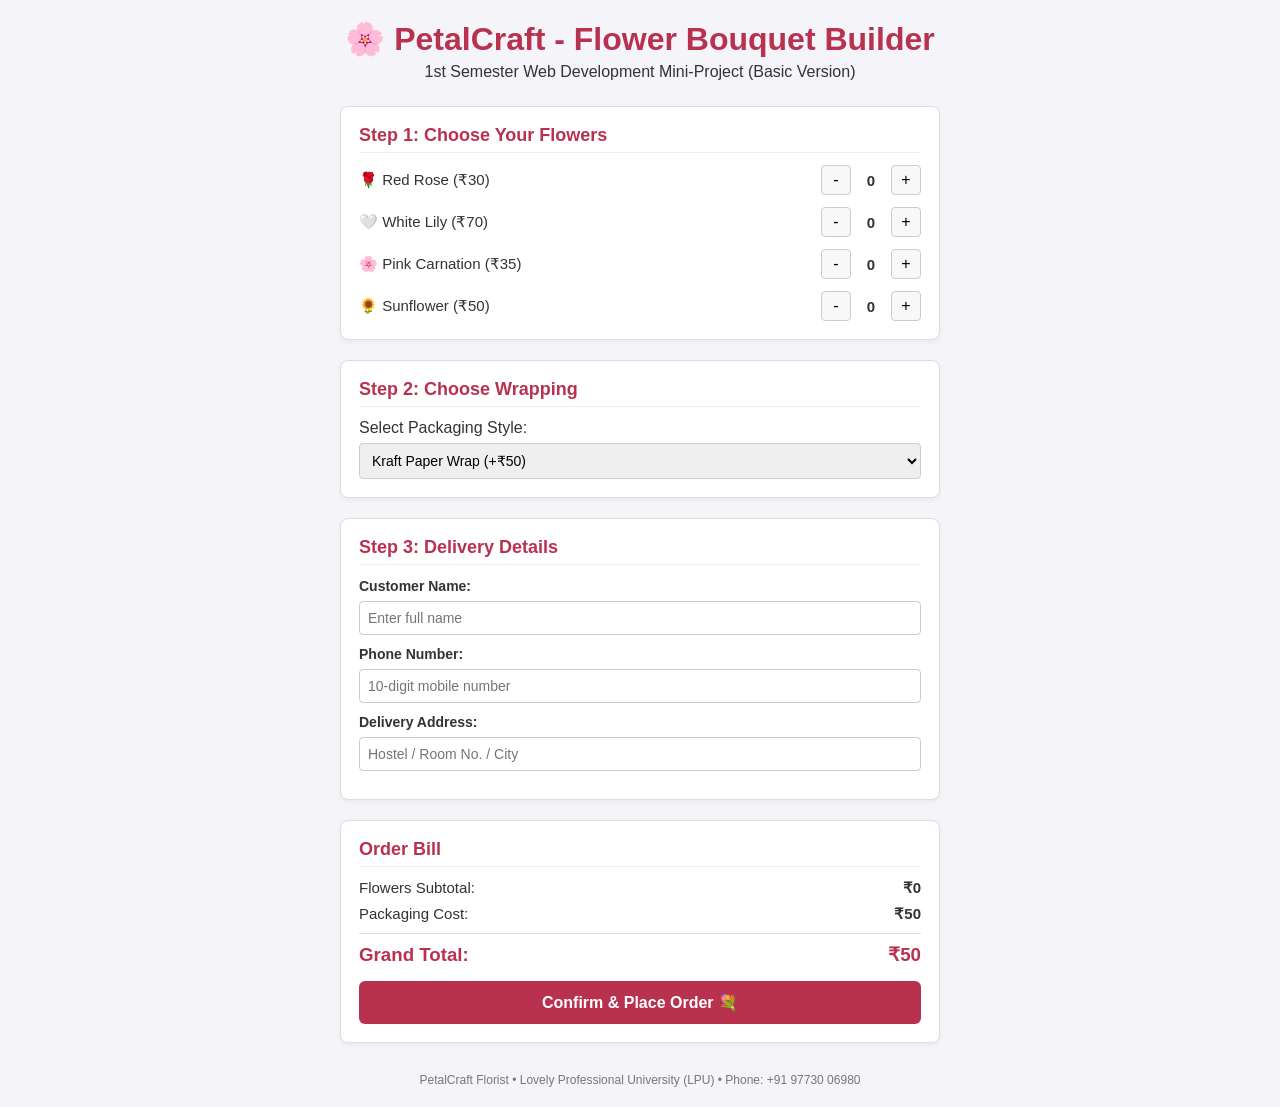
==== basic-version/index.html @ c7a3e1e7 "Add super simple basic version in subfolder as safety backup" ====
<!DOCTYPE html>
<html lang="en">
<head>
  <meta charset="UTF-8">
  <meta name="viewport" content="width=device-width, initial-scale=1.0">
  <title>Flower Bouquet Builder - Basic Version</title>
  <link rel="stylesheet" href="style.css">
</head>
<body>

  <header class="header">
    <h1>🌸 PetalCraft - Flower Bouquet Builder</h1>
    <p>1st Semester Web Development Mini-Project (Basic Version)</p>
  </header>

  <main class="container">
    
    <!-- Step 1: Select Flowers -->
    <section class="card">
      <h2>Step 1: Choose Your Flowers</h2>
      <div class="flower-list">
        
        <div class="flower-item">
          <span>🌹 Red Rose (₹30)</span>
          <div class="counter">
            <button type="button" onclick="changeQty('rose', -1)">-</button>
            <span id="qty-rose">0</span>
            <button type="button" onclick="changeQty('rose', 1)">+</button>
          </div>
        </div>

        <div class="flower-item">
          <span>🤍 White Lily (₹70)</span>
          <div class="counter">
            <button type="button" onclick="changeQty('lily', -1)">-</button>
            <span id="qty-lily">0</span>
            <button type="button" onclick="changeQty('lily', 1)">+</button>
          </div>
        </div>

        <div class="flower-item">
          <span>🌸 Pink Carnation (₹35)</span>
          <div class="counter">
            <button type="button" onclick="changeQty('carnation', -1)">-</button>
            <span id="qty-carnation">0</span>
            <button type="button" onclick="changeQty('carnation', 1)">+</button>
          </div>
        </div>

        <div class="flower-item">
          <span>🌻 Sunflower (₹50)</span>
          <div class="counter">
            <button type="button" onclick="changeQty('sunflower', -1)">-</button>
            <span id="qty-sunflower">0</span>
            <button type="button" onclick="changeQty('sunflower', 1)">+</button>
          </div>
        </div>

      </div>
    </section>

    <!-- Step 2: Choose Packaging -->
    <section class="card">
      <h2>Step 2: Choose Wrapping</h2>
      <label for="wrapSelect">Select Packaging Style:</label>
      <select id="wrapSelect" onchange="calculateTotal()">
        <option value="50">Kraft Paper Wrap (+₹50)</option>
        <option value="100">Luxury Satin Ribbon (+₹100)</option>
        <option value="200">Glass Vase (+₹200)</option>
      </select>
    </section>

    <!-- Step 3: Delivery Info -->
    <section class="card">
      <h2>Step 3: Delivery Details</h2>
      <div class="form-group">
        <label for="custName">Customer Name:</label>
        <input type="text" id="custName" placeholder="Enter full name">
      </div>
      <div class="form-group">
        <label for="custPhone">Phone Number:</label>
        <input type="tel" id="custPhone" placeholder="10-digit mobile number">
      </div>
      <div class="form-group">
        <label for="custAddress">Delivery Address:</label>
        <input type="text" id="custAddress" placeholder="Hostel / Room No. / City">
      </div>
    </section>

    <!-- Step 4: Live Bill & Submit -->
    <section class="card bill-card">
      <h2>Order Bill</h2>
      <p>Flowers Subtotal: <strong id="flowerSubtotal">₹0</strong></p>
      <p>Packaging Cost: <strong id="packagingCost">₹50</strong></p>
      <hr>
      <h3>Grand Total: <span id="grandTotal">₹50</span></h3>
      <button type="button" class="order-btn" onclick="placeOrder()">Confirm & Place Order 💐</button>
    </section>

  </main>

  <footer class="footer">
    <p>PetalCraft Florist • Lovely Professional University (LPU) • Phone: +91 97730 06980</p>
  </footer>

  <script src="script.js"></script>
</body>
</html>
---- basic-version/style.css ----
/* Basic Version - Simple CSS (Easy for Viva) */

* {
  box-sizing: border-box;
  margin: 0;
  padding: 0;
  font-family: Arial, sans-serif;
}

body {
  background-color: #f4f4f9;
  color: #333333;
  padding: 20px;
}

.header {
  text-align: center;
  margin-bottom: 25px;
}

.header h1 {
  color: #b83250;
  margin-bottom: 5px;
}

.container {
  max-width: 600px;
  margin: 0 auto;
  display: flex;
  flex-direction: column;
  gap: 20px;
}

.card {
  background-color: #ffffff;
  border: 1px solid #dddddd;
  border-radius: 8px;
  padding: 18px;
  box-shadow: 0 2px 5px rgba(0, 0, 0, 0.05);
}

.card h2 {
  font-size: 18px;
  color: #b83250;
  margin-bottom: 12px;
  border-bottom: 1px solid #eeeeee;
  padding-bottom: 6px;
}

.flower-list {
  display: flex;
  flex-direction: column;
  gap: 12px;
}

.flower-item {
  display: flex;
  justify-content: space-between;
  align-items: center;
  font-size: 15px;
}

.counter {
  display: flex;
  align-items: center;
  gap: 10px;
}

.counter button {
  width: 30px;
  height: 30px;
  font-size: 16px;
  cursor: pointer;
  border: 1px solid #cccccc;
  background-color: #f8f8f8;
  border-radius: 4px;
}

.counter button:hover {
  background-color: #b83250;
  color: #ffffff;
}

.counter span {
  font-weight: bold;
  min-width: 20px;
  text-align: center;
}

select, input {
  width: 100%;
  padding: 8px;
  margin-top: 6px;
  border: 1px solid #cccccc;
  border-radius: 4px;
  font-size: 14px;
}

.form-group {
  margin-bottom: 10px;
}

.form-group label {
  font-size: 14px;
  font-weight: bold;
}

.bill-card p {
  display: flex;
  justify-content: space-between;
  margin-bottom: 8px;
  font-size: 15px;
}

.bill-card hr {
  margin: 10px 0;
  border: 0;
  border-top: 1px solid #dddddd;
}

.bill-card h3 {
  display: flex;
  justify-content: space-between;
  color: #b83250;
  margin-bottom: 15px;
}

.order-btn {
  width: 100%;
  padding: 12px;
  background-color: #b83250;
  color: #ffffff;
  border: none;
  border-radius: 6px;
  font-size: 16px;
  font-weight: bold;
  cursor: pointer;
}

.order-btn:hover {
  background-color: #99233c;
}

.footer {
  text-align: center;
  margin-top: 30px;
  font-size: 12px;
  color: #777777;
}
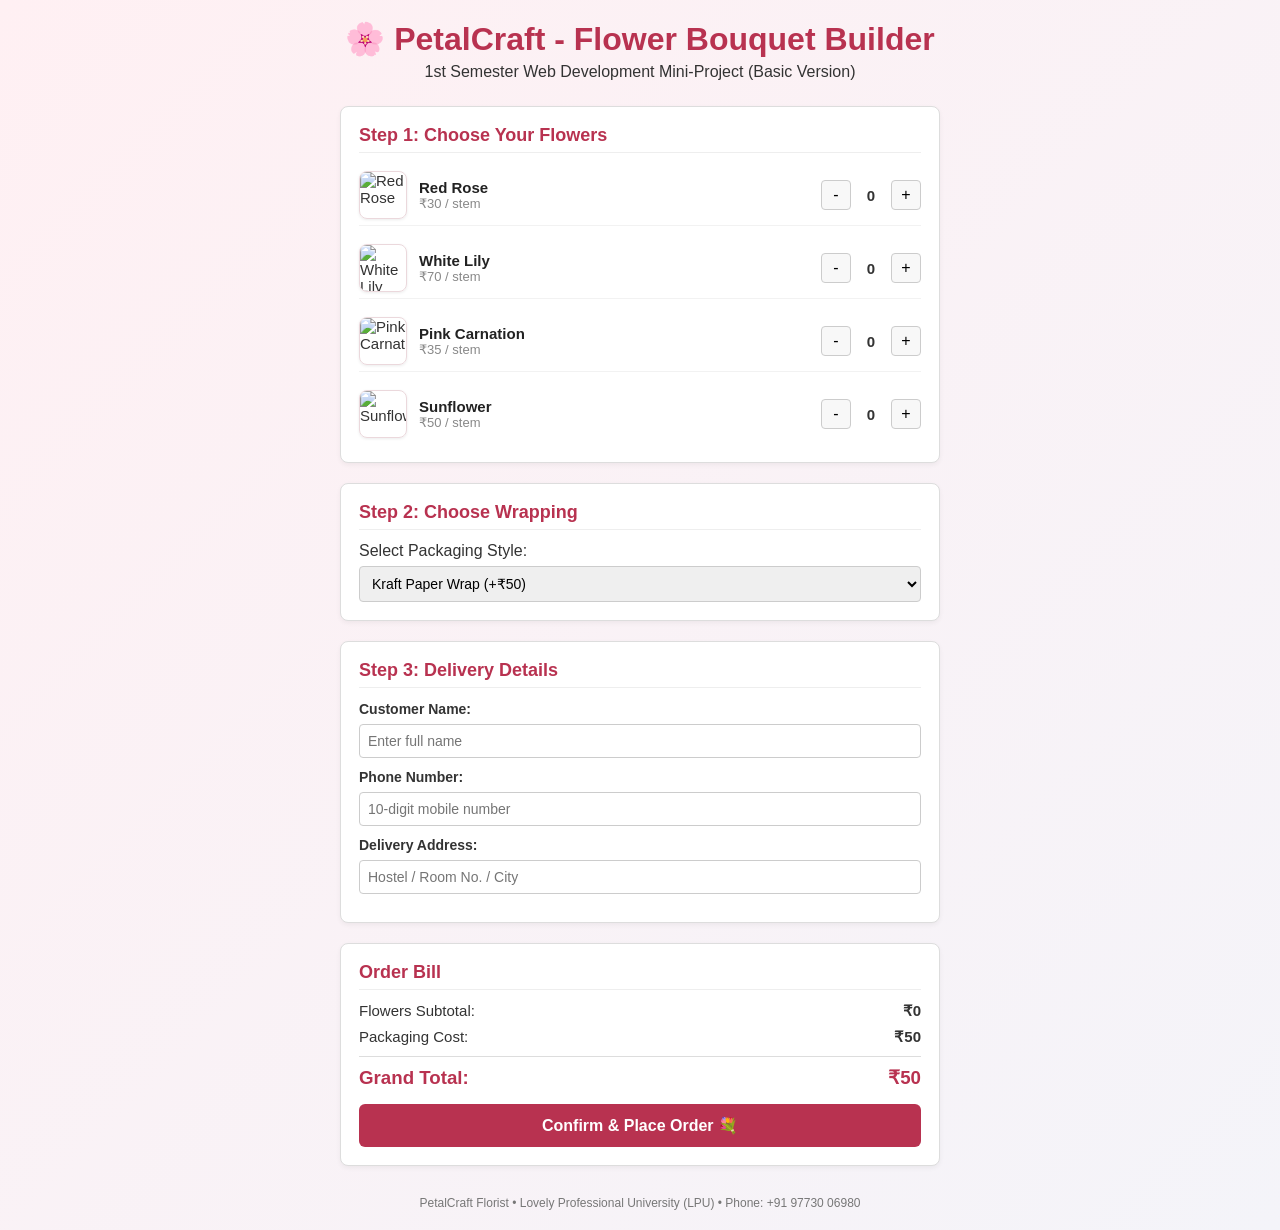
==== commit 88202cd7: "Add flower thumbnail images and gradient background to basic-version" ====
--- a/basic-version/index.html
+++ b/basic-version/index.html
@@ -21,7 +21,13 @@
       <div class="flower-list">
         
         <div class="flower-item">
-          <span>🌹 Red Rose (₹30)</span>
+          <div class="flower-info">
+            <img src="https://images.unsplash.com/photo-1518709268805-4e9042af9f23?auto=format&fit=crop&w=120&q=80" alt="Red Rose" class="flower-thumb">
+            <div>
+              <strong>Red Rose</strong>
+              <span class="flower-price">₹30 / stem</span>
+            </div>
+          </div>
           <div class="counter">
             <button type="button" onclick="changeQty('rose', -1)">-</button>
             <span id="qty-rose">0</span>
@@ -30,7 +36,13 @@
         </div>
 
         <div class="flower-item">
-          <span>🤍 White Lily (₹70)</span>
+          <div class="flower-info">
+            <img src="https://images.unsplash.com/photo-1526047932273-341f2a7631f9?auto=format&fit=crop&w=120&q=80" alt="White Lily" class="flower-thumb">
+            <div>
+              <strong>White Lily</strong>
+              <span class="flower-price">₹70 / stem</span>
+            </div>
+          </div>
           <div class="counter">
             <button type="button" onclick="changeQty('lily', -1)">-</button>
             <span id="qty-lily">0</span>
@@ -39,7 +51,13 @@
         </div>
 
         <div class="flower-item">
-          <span>🌸 Pink Carnation (₹35)</span>
+          <div class="flower-info">
+            <img src="https://images.unsplash.com/photo-1563245372-f21724e3856d?auto=format&fit=crop&w=120&q=80" alt="Pink Carnation" class="flower-thumb">
+            <div>
+              <strong>Pink Carnation</strong>
+              <span class="flower-price">₹35 / stem</span>
+            </div>
+          </div>
           <div class="counter">
             <button type="button" onclick="changeQty('carnation', -1)">-</button>
             <span id="qty-carnation">0</span>
@@ -48,7 +66,13 @@
         </div>
 
         <div class="flower-item">
-          <span>🌻 Sunflower (₹50)</span>
+          <div class="flower-info">
+            <img src="https://images.unsplash.com/photo-1597848212624-a19eb35e2651?auto=format&fit=crop&w=120&q=80" alt="Sunflower" class="flower-thumb">
+            <div>
+              <strong>Sunflower</strong>
+              <span class="flower-price">₹50 / stem</span>
+            </div>
+          </div>
           <div class="counter">
             <button type="button" onclick="changeQty('sunflower', -1)">-</button>
             <span id="qty-sunflower">0</span>
--- a/basic-version/style.css
+++ b/basic-version/style.css
@@ -8,9 +8,10 @@
 }
 
 body {
-  background-color: #f4f4f9;
+  background: linear-gradient(135deg, #fff0f3 0%, #f4f4f9 100%);
   color: #333333;
   padding: 20px;
+  min-height: 100vh;
 }
 
 .header {
@@ -58,6 +59,39 @@
   justify-content: space-between;
   align-items: center;
   font-size: 15px;
+  padding: 6px 0;
+  border-bottom: 1px solid #f2f2f2;
+}
+
+.flower-item:last-child {
+  border-bottom: none;
+}
+
+.flower-info {
+  display: flex;
+  align-items: center;
+  gap: 12px;
+}
+
+.flower-thumb {
+  width: 48px;
+  height: 48px;
+  border-radius: 8px;
+  object-fit: cover;
+  border: 1px solid #ebd8dc;
+  box-shadow: 0 1px 3px rgba(0, 0, 0, 0.08);
+}
+
+.flower-info strong {
+  display: block;
+  font-size: 15px;
+  color: #222222;
+}
+
+.flower-price {
+  font-size: 13px;
+  color: #888888;
+  display: block;
 }
 
 .counter {
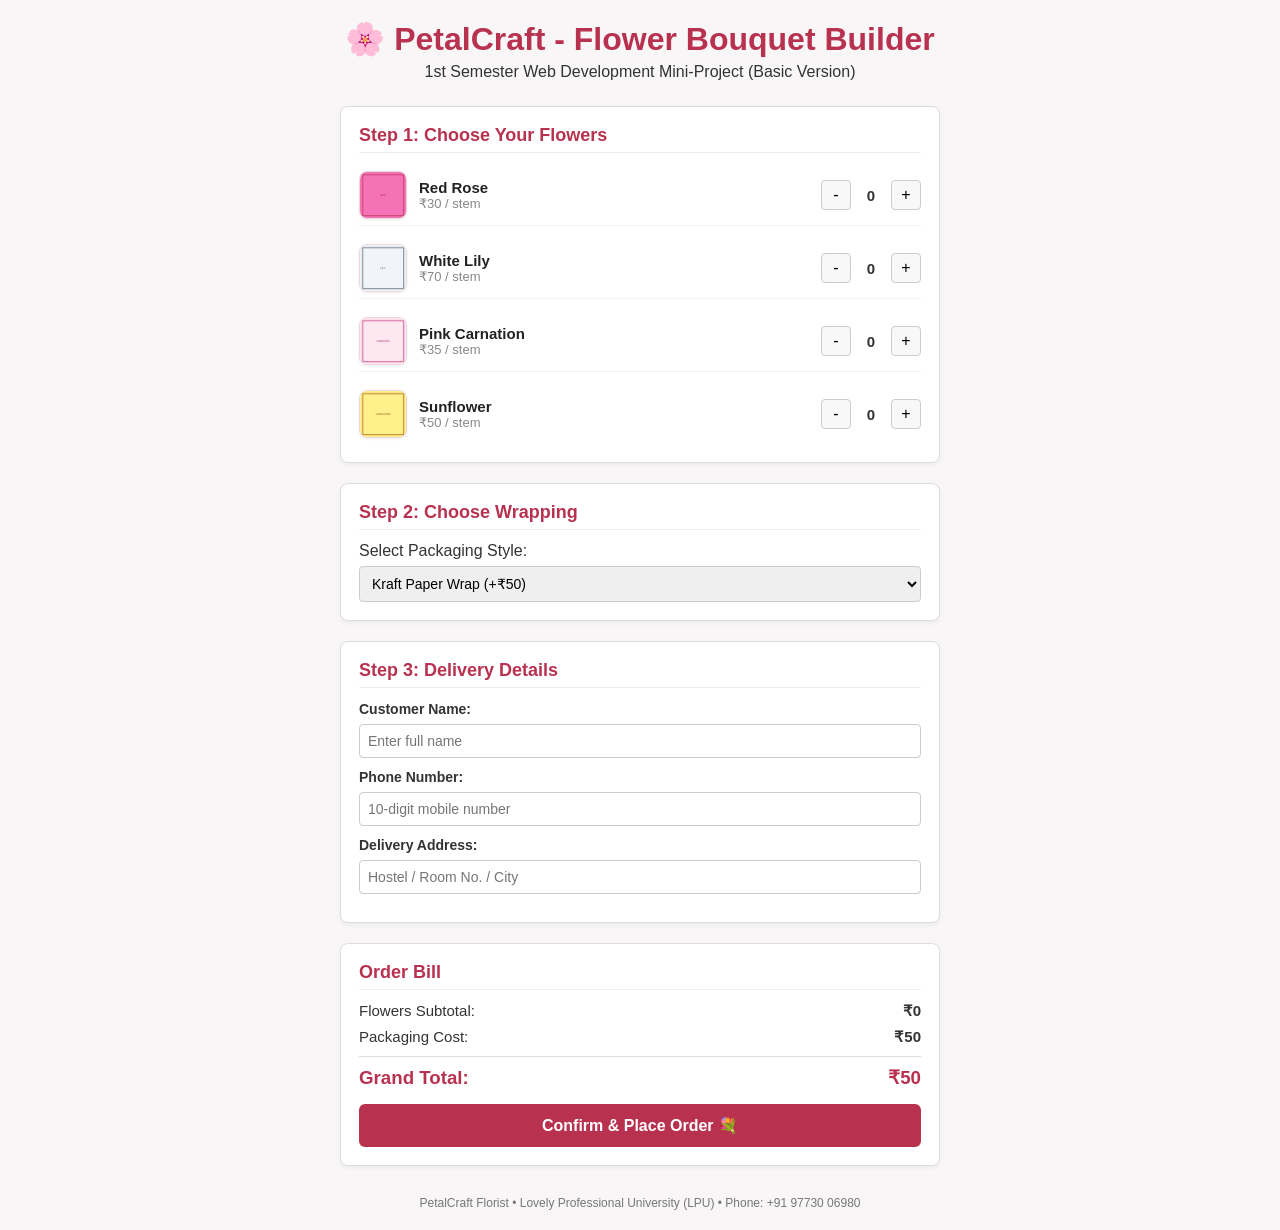
==== commit 393e2b2f: "Configure local flower images in basic-version/images and solid bg color" ====
--- a/basic-version/index.html
+++ b/basic-version/index.html
@@ -22,7 +22,7 @@
         
         <div class="flower-item">
           <div class="flower-info">
-            <img src="https://images.unsplash.com/photo-1518709268805-4e9042af9f23?auto=format&fit=crop&w=120&q=80" alt="Red Rose" class="flower-thumb">
+            <img src="images/rose.jpg" alt="Red Rose" class="flower-thumb">
             <div>
               <strong>Red Rose</strong>
               <span class="flower-price">₹30 / stem</span>
@@ -37,7 +37,7 @@
 
         <div class="flower-item">
           <div class="flower-info">
-            <img src="https://images.unsplash.com/photo-1526047932273-341f2a7631f9?auto=format&fit=crop&w=120&q=80" alt="White Lily" class="flower-thumb">
+            <img src="images/lily.jpg" alt="White Lily" class="flower-thumb">
             <div>
               <strong>White Lily</strong>
               <span class="flower-price">₹70 / stem</span>
@@ -52,7 +52,7 @@
 
         <div class="flower-item">
           <div class="flower-info">
-            <img src="https://images.unsplash.com/photo-1563245372-f21724e3856d?auto=format&fit=crop&w=120&q=80" alt="Pink Carnation" class="flower-thumb">
+            <img src="images/carnation.jpg" alt="Pink Carnation" class="flower-thumb">
             <div>
               <strong>Pink Carnation</strong>
               <span class="flower-price">₹35 / stem</span>
@@ -67,7 +67,7 @@
 
         <div class="flower-item">
           <div class="flower-info">
-            <img src="https://images.unsplash.com/photo-1597848212624-a19eb35e2651?auto=format&fit=crop&w=120&q=80" alt="Sunflower" class="flower-thumb">
+            <img src="images/sunflower.jpg" alt="Sunflower" class="flower-thumb">
             <div>
               <strong>Sunflower</strong>
               <span class="flower-price">₹50 / stem</span>
--- a/basic-version/style.css
+++ b/basic-version/style.css
@@ -8,7 +8,7 @@
 }
 
 body {
-  background: linear-gradient(135deg, #fff0f3 0%, #f4f4f9 100%);
+  background-color: #f8f6f7;
   color: #333333;
   padding: 20px;
   min-height: 100vh;
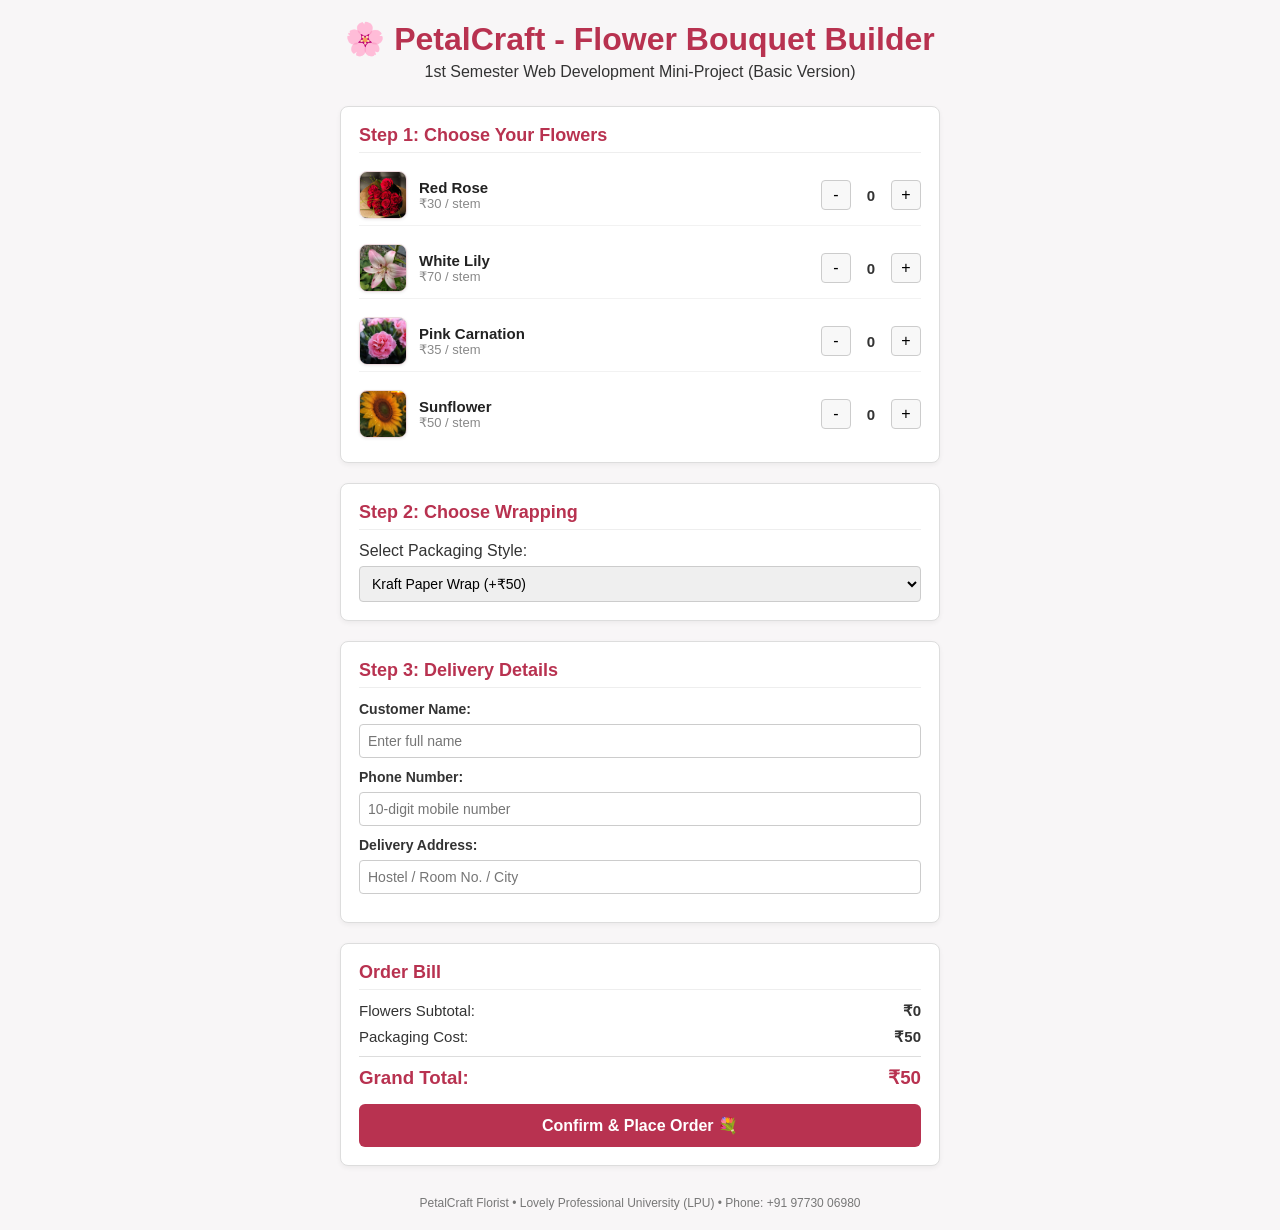
==== commit bdda2b33: "Add cache buster to basic-version style.css" ====
--- a/basic-version/index.html
+++ b/basic-version/index.html
@@ -4,7 +4,7 @@
   <meta charset="UTF-8">
   <meta name="viewport" content="width=device-width, initial-scale=1.0">
   <title>Flower Bouquet Builder - Basic Version</title>
-  <link rel="stylesheet" href="style.css">
+  <link rel="stylesheet" href="style.css?v=2">
 </head>
 <body>
 
